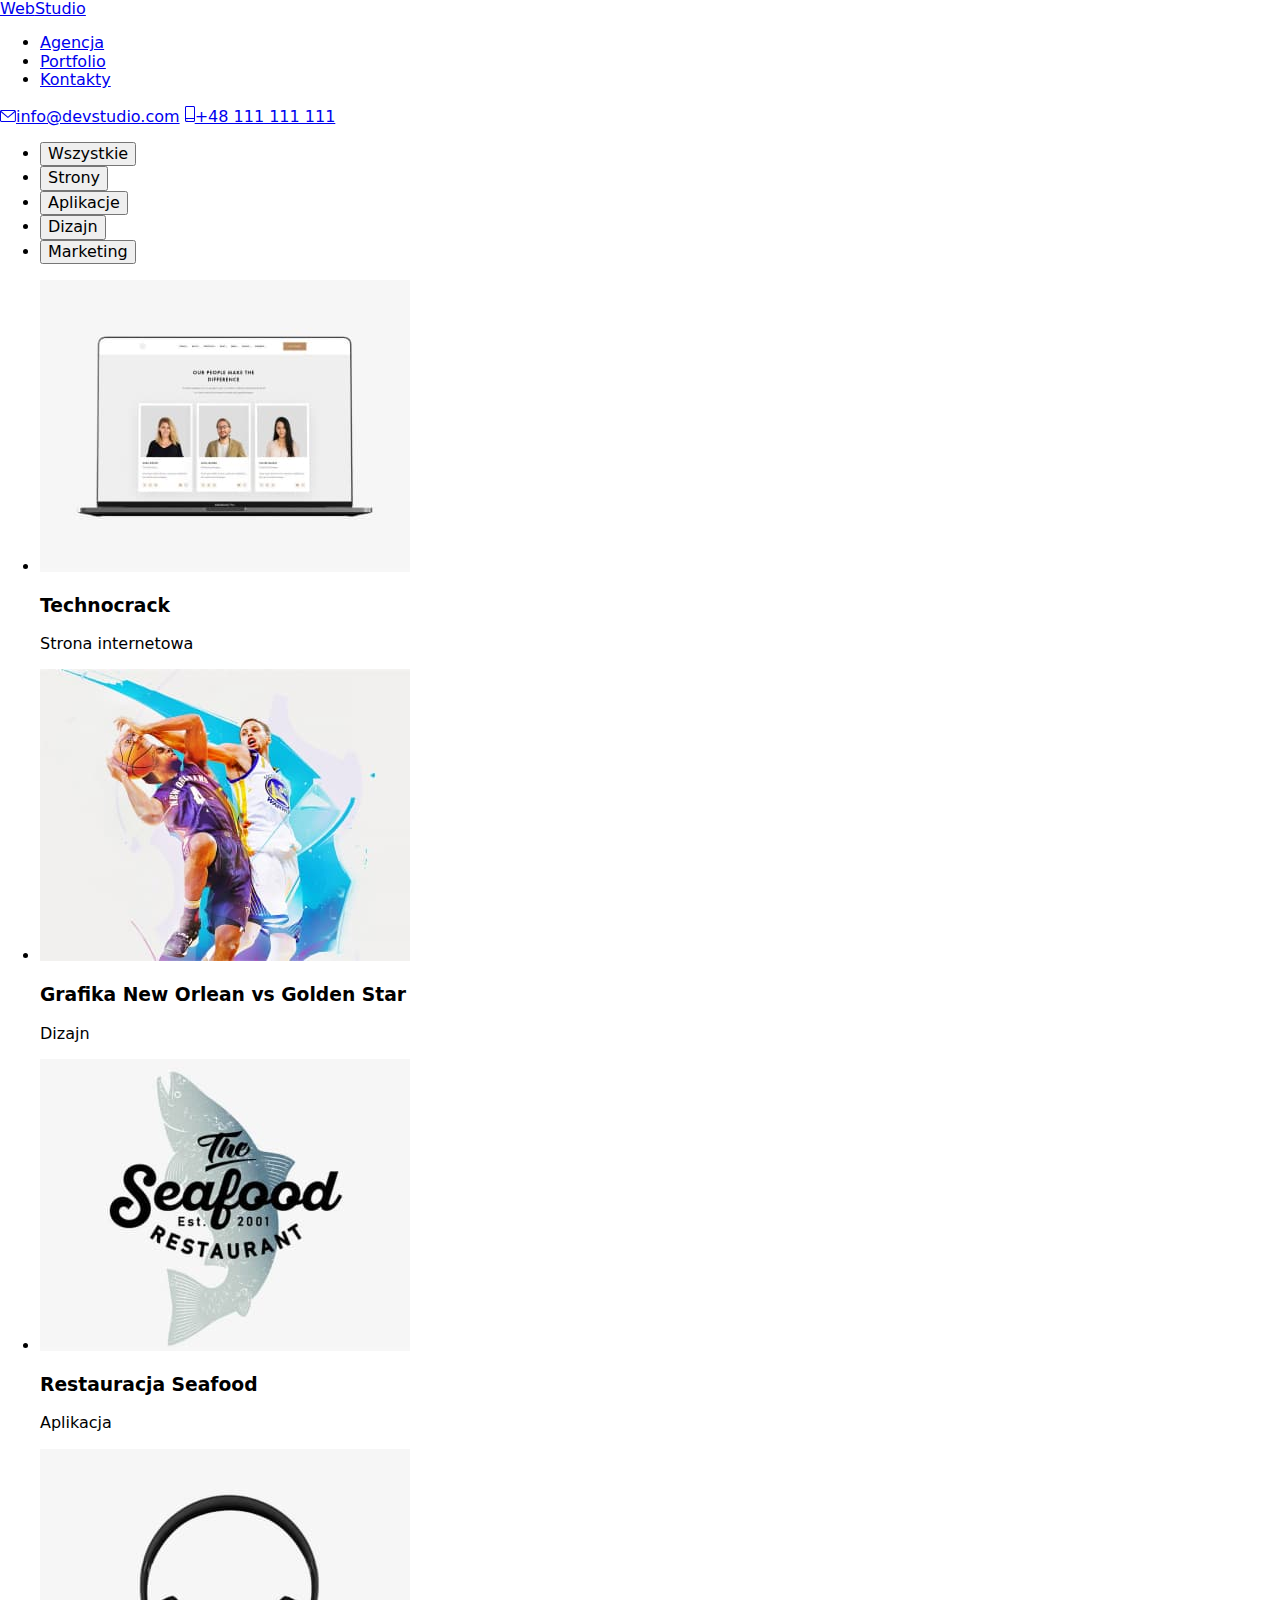
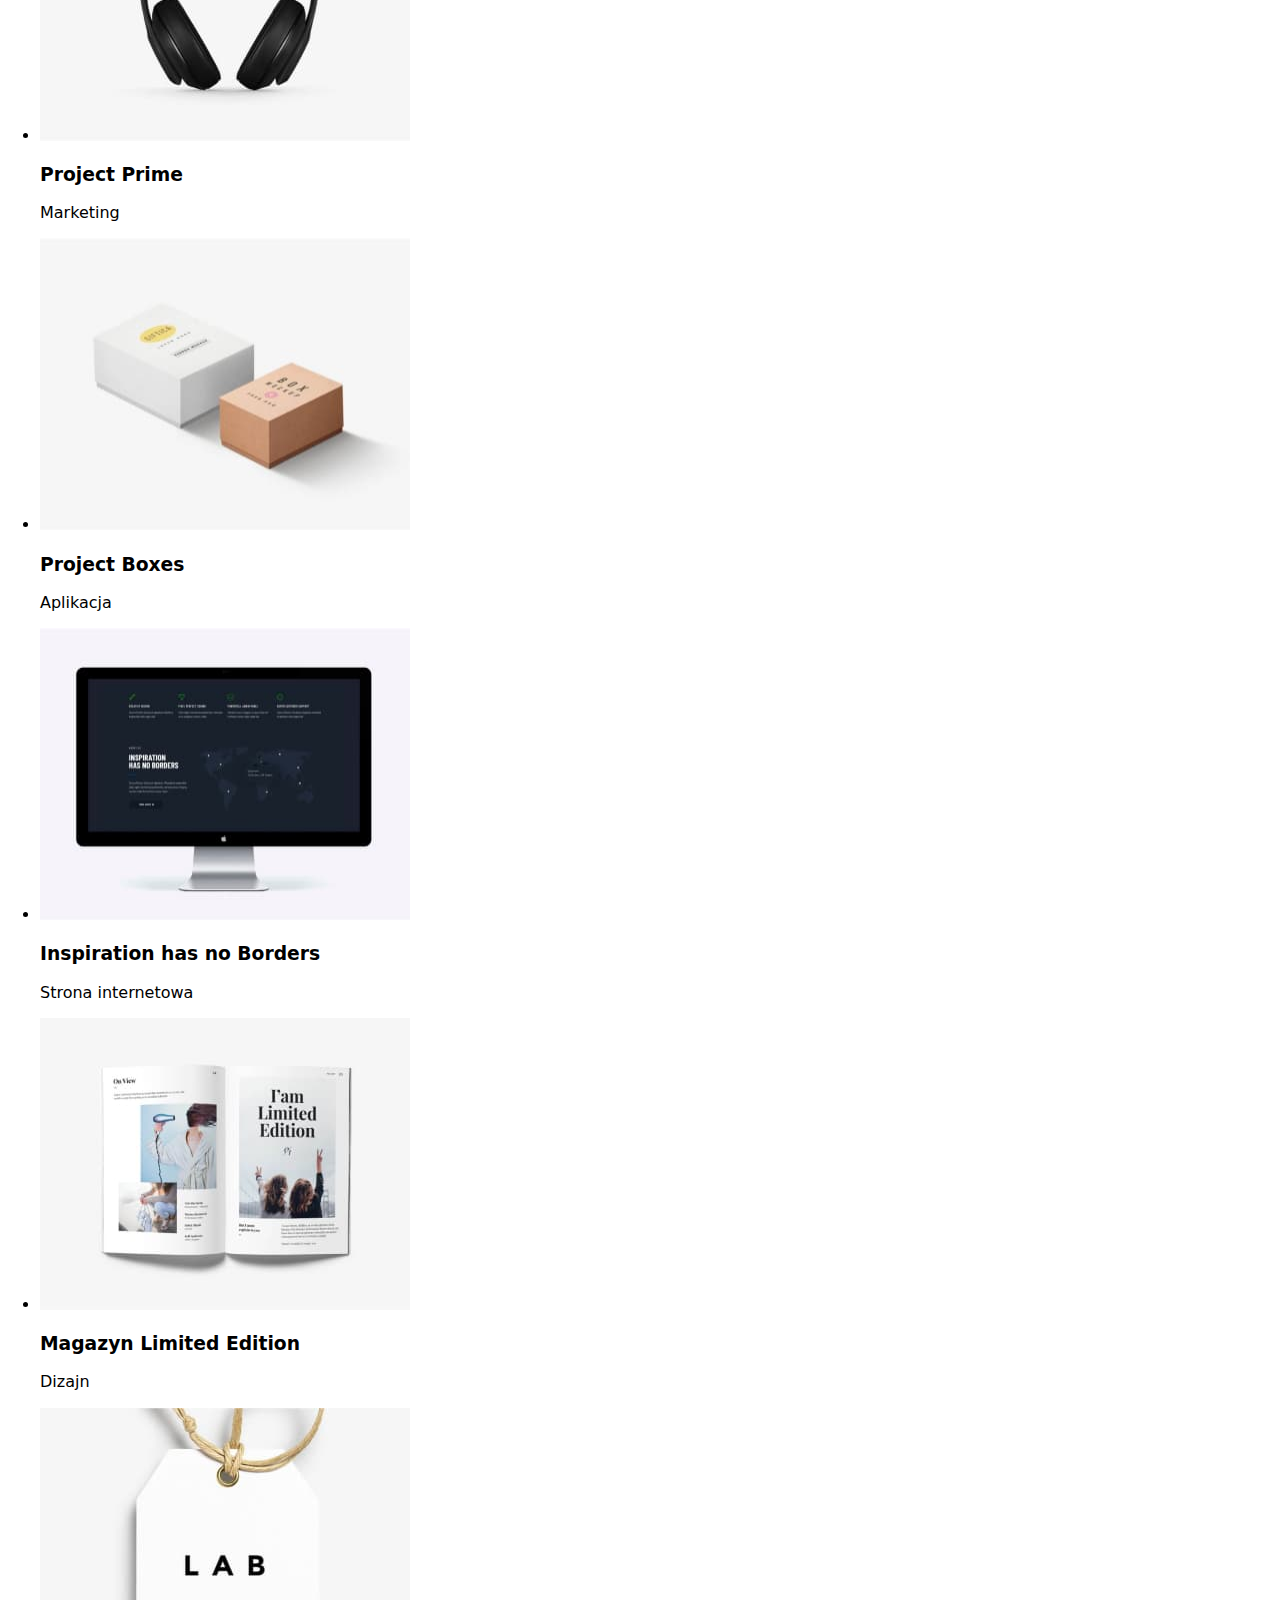
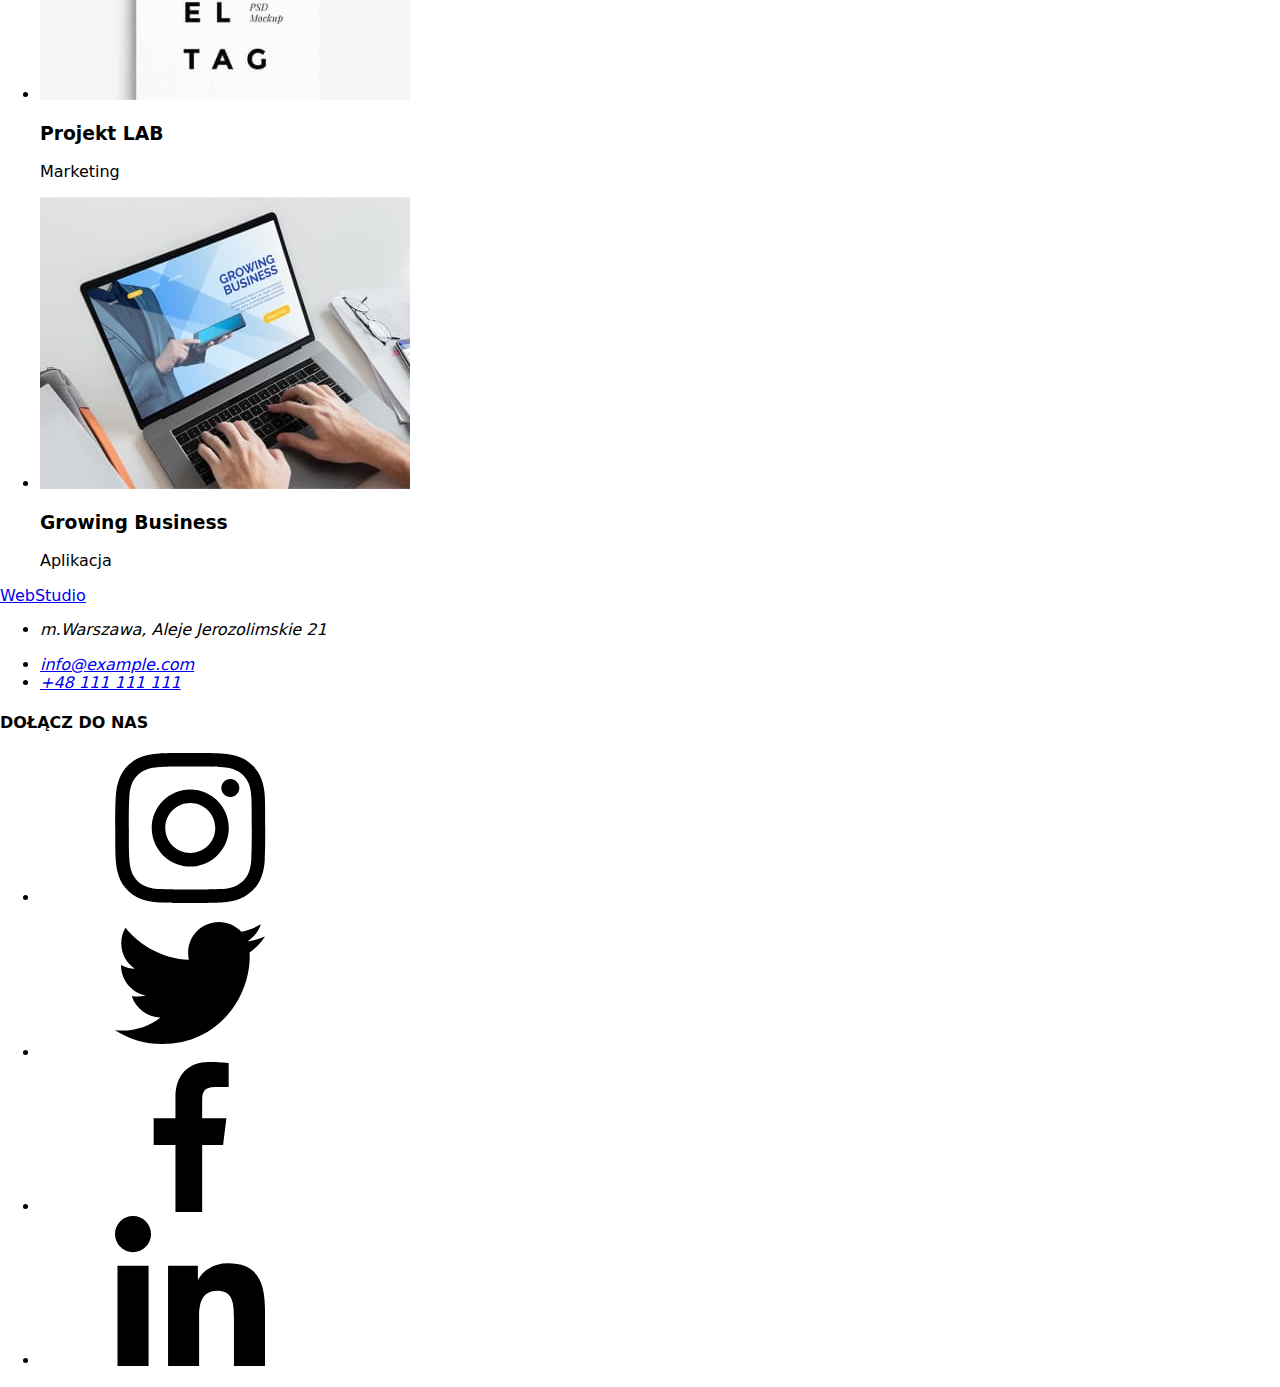
==== portfolio.html @ 1a8e192c "Add files via upload" ====
<!DOCTYPE html>
<html lang="en">

<head>
    <meta charset="UTF-8">
    <meta http-equiv="X-UA-Compatible" content="IE=edge">
    <meta name="viewport" content="width=device-width, initial-scale=1.0">
    <link rel="stylesheet" href="https://cdnjs.cloudflare.com/ajax/libs/modern-normalize/1.1.0/modern-normalize.min.css">
    <link rel="stylesheet" href="css/styles.css">
    <link rel="preconnect" href="https://fonts.googleapis.com">
    <link rel="preconnect" href="https://fonts.gstatic.com" crossorigin>
    <link href="https://fonts.googleapis.com/css2?family=Raleway:wght@700&family=Roboto:wght@400;500;700;900&display=swap"
    rel="stylesheet">
    <title>Portfolio</title>
</head>

<body>
    <div>
    <!--HEADER-->
    <header class="header"> 
        <div class="container">
        <!--navigation menu-->
        <nav class="navigation"></nav>
        <a class="logo" href="index.html"><span class="accent">Web</span>Studio</a>
      
            <ul class="navigation-list">
                <li class="navigation-list-item">
                    <a class="navigation-list-link" href="index.html">Agencja</a></li>
                <li class="navigation-list-item">
                    <a class="navigation-list-link" href="portfolio.html">Portfolio</a></li>
                <li class="navigation-list-item">
                    <a class="navigation-list-link" href="#">Kontakty</a></li>
            </ul>
        </nav>

        <a class="address-mail-header" href="mailto:info@devstudio.com">
            <svg class="icon-envelope" height="12" width="16" >
                <use href="./images/symbol-defs.svg#icon-envelope"></use>
            </svg>info@devstudio.com</a>
        <a class="address-phone-header" href="tel:+48111111111"> 
            <svg class="icon-smartphone" height="16" width="10">
            <use href="./images/symbol-defs.svg#icon-smartphone"></use>
        </svg>+48 111 111 111</a>
        
        </div>
    </header>
    
    <main>
        <!--buttons-->
        <div class="main-container">
        <section class="btn">
            <div class="btn-container">
            <ul class="btn-list">
                 <li class="btn-item">
                <button class="btn-nav" type="button">Wszystkie</button></li>
                <li class="btn-item">
                <button class="btn-nav" type="button">Strony</button></li>
                <li class="btn-item">
                <button class="btn-nav" type="button">Aplikacje</button></li>
                <li class="btn-item">
                <button class="btn-nav" type="button">Dizajn</button></li>
                <li class="btn-item">
                <button class="btn-nav" type="button">Marketing</button></li>
            </ul>
            </div>
        </section>
        
        <!--project's images-->

        <section class="portfolio">
         <div class="container">  
            <ul class="portfolio-list"> 
                <li class="portfolio-list-item">
                <img src="images/img1.jpg" alt="three profile photos on the laptop screen features two female and one male in the middle" width="370" height="291.62">
                <h3 class="project-headline">Technocrack</h3>
                <p class="project-type">Strona internetowa</p>
            </li>
            <li class="portfolio-list-item">
                <img src="images/img2.jpg" alt="two basketballplayers fighting for a ball" width="370" height="292">
                <h3 class="project-headline">Grafika New Orlean vs Golden Star</h3>
                <p class="project-type">Dizajn</p>
            </li>
            <li class="portfolio-list-item">
                <img src="images/img3.jpg" alt="Seafood restaurant logo" width="370" height="292">
                <h3 class="project-headline">Restauracja Seafood</h3>
                <p class="project-type">Aplikacja</p>
            </li>
            <li class="portfolio-list-item">
                <img src="images/img4.jpg" alt="black headphones" width="370" height="292">
                <h3 class="project-headline">Project Prime</h3>
                <p class="project-type">Marketing</p>
            </li>
            <li class="portfolio-list-item">
                <img src="images/img5.jpg" alt="two boxes one white one pink" width="370" height="292">
                <h3 class="project-headline">Project Boxes</h3>
                <p class="project-type">Aplikacja</p>
            </li>
            <li class="portfolio-list-item">
                <img src="images/img6.jpg" alt="black pc screen with some data on it" width="370" height="292">
                <h3 class="project-headline">Inspiration has no Borders</h3>
                <p class="project-type">Strona internetowa</p>
            </li>
            <li class="portfolio-list-item">
                <img src="images/img7.jpg" alt="open page of the magazine" width="370" height="292">
                <h3 class="project-headline">Magazyn Limited Edition</h3>
                <p class="project-type">Dizajn</p>
            </li>
            <li class="portfolio-list-item">
                <img src="images/img8.jpg" alt="label tag" width="370" height="292">
                <h3 class="project-headline">Projekt LAB</h3>
                <p class="project-type">Marketing</p>
            </li>
            <li class="portfolio-list-item">
                <img src="images/img9.jpg" alt="hands writing on the laptop keyboard, on the screen vissible headline growing business" width="370" height="291.62">
                <h3 class="project-headline">Growing Business</h3>
                <p class="project-type">Aplikacja</p>
            </li>
        </ul>
        </div>
        </section>
        
    </main>

    <!--ADDRESS-->
    <footer class="footer">
        <div class="container">
            <div class="footer-left-content">
                <a class="footer-logo" href="index.html"><span class="accent">Web</span>Studio</a>
                <address class="address">
                    <ul class="address-list">
                        <li class="address-list-item">
                            <p class="adress-paragraf">m.Warszawa, Aleje Jerozolimskie 21</p>
                        </li>
    
                        <li class="address-list-item">
                            <a class="address-mail" href="mailto:info@example.com">info@example.com</a>
                        </li>
    
                        <li class="address-list-item">
                            <a class="address-phone" href="tel:+48111111111">+48 111 111 111</a>
                        </li>
                    </ul>
                </address>
            </div>
            <div class="footer-right-content">
                <h4 class="footer-headline"><b>DOŁĄCZ DO NAS</b></h4>
                <ul class="social-list">
                    <li class="social-links-item link">
                        <a class="social-links-link dark-background" href="#">
                            <svg class="social-icon dark-background">
                                <use href="images/symbol-defs.svg#icon-instagram"></use>
                            </svg>
                        </a>
                    </li>
                    <li class="social-links-item link">
                        <a class="social-links-link dark-background" href="#">
                            <svg class="social-icon dark-background">
                                <use href="images/symbol-defs.svg#icon-twitter"></use>
                            </svg>
                        </a>
                    </li>
                    <li class="social-links-item link">
                        <a class="social-links-link dark-background" href="#">
                            <svg class="social-icon dark-background">
                                <use href="images/symbol-defs.svg#icon-facebook"></use>
                            </svg>
                        </a>
                    </li>
                    <li class="social-links-item link">
                        <a class="social-links-link dark-background" href="#">
                            <svg class="social-icon dark-background">
                                <use href="images/symbol-defs.svg#icon-linkedin"></use>
                            </svg>
                        </a>
                    </li>
                </ul>
    
            </div>
        </div>
    </footer>
</body>

</html>
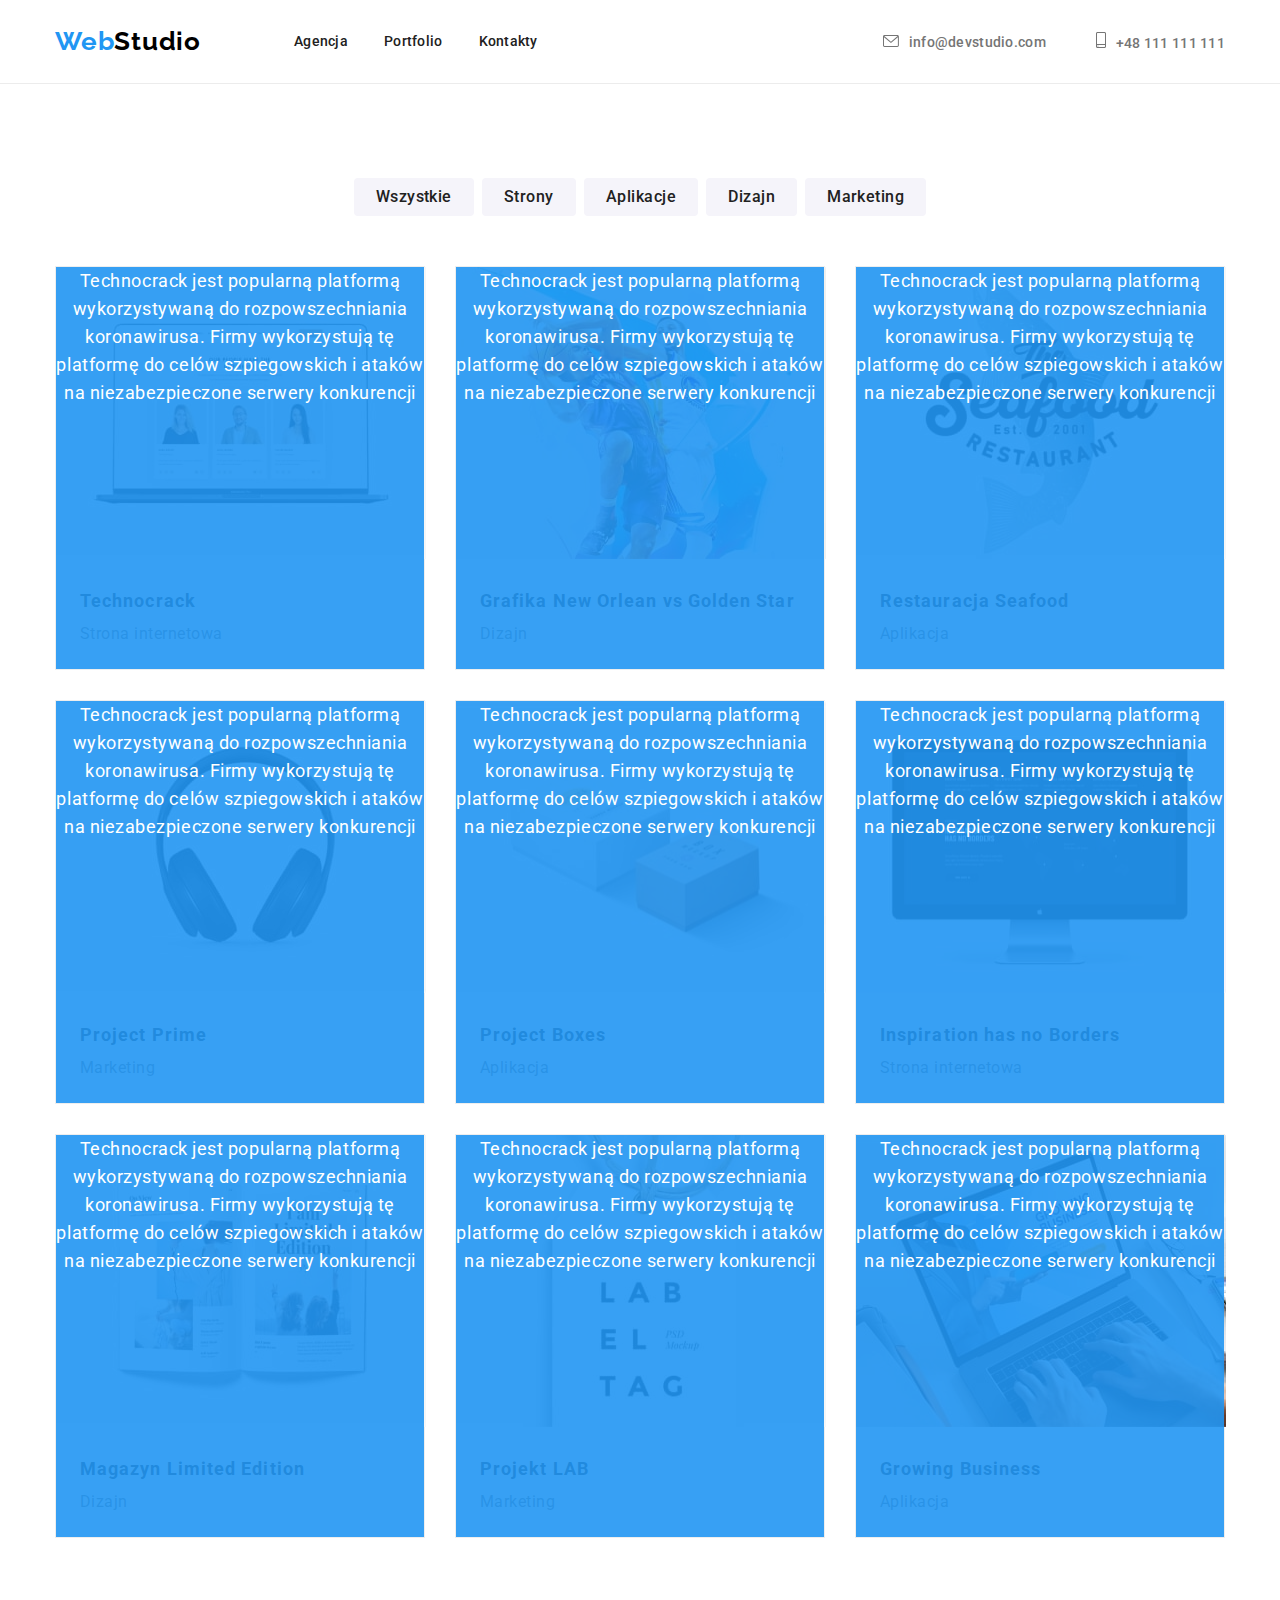
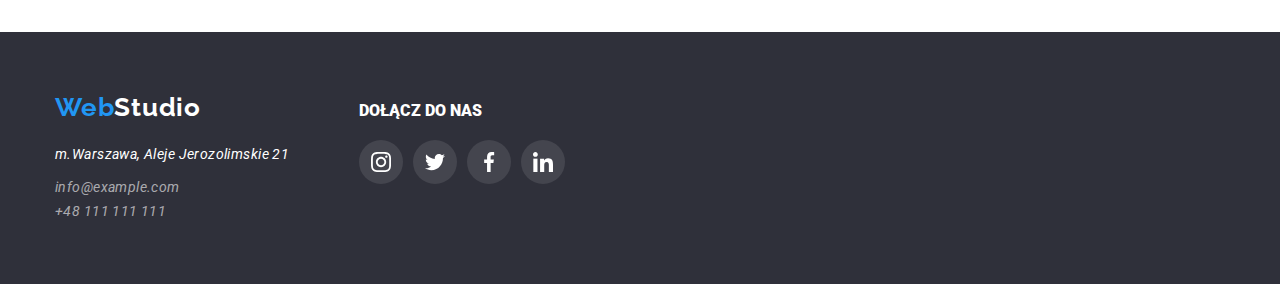
==== commit 81229215: "added labels in and overlay in portfolio" ====
--- a/portfolio.html
+++ b/portfolio.html
@@ -74,46 +74,72 @@
                 <img src="images/img1.jpg" alt="three profile photos on the laptop screen features two female and one male in the middle" width="370" height="291.62">
                 <h3 class="project-headline">Technocrack</h3>
                 <p class="project-type">Strona internetowa</p>
+                <p class="overlay">Technocrack jest popularną platformą wykorzystywaną do rozpowszechniania koronawirusa. Firmy
+                    wykorzystują tę platformę
+                    do celów szpiegowskich i ataków na niezabezpieczone serwery konkurencji</p>
             </li>
             <li class="portfolio-list-item">
                 <img src="images/img2.jpg" alt="two basketballplayers fighting for a ball" width="370" height="292">
                 <h3 class="project-headline">Grafika New Orlean vs Golden Star</h3>
                 <p class="project-type">Dizajn</p>
+                <p class="overlay">Technocrack jest popularną platformą wykorzystywaną do rozpowszechniania koronawirusa. Firmy
+                    wykorzystują tę platformę
+                    do celów szpiegowskich i ataków na niezabezpieczone serwery konkurencji</p>
             </li>
             <li class="portfolio-list-item">
                 <img src="images/img3.jpg" alt="Seafood restaurant logo" width="370" height="292">
                 <h3 class="project-headline">Restauracja Seafood</h3>
                 <p class="project-type">Aplikacja</p>
+                <p class="overlay">Technocrack jest popularną platformą wykorzystywaną do rozpowszechniania koronawirusa. Firmy
+                    wykorzystują tę platformę
+                    do celów szpiegowskich i ataków na niezabezpieczone serwery konkurencji</p>
             </li>
             <li class="portfolio-list-item">
                 <img src="images/img4.jpg" alt="black headphones" width="370" height="292">
                 <h3 class="project-headline">Project Prime</h3>
                 <p class="project-type">Marketing</p>
+                <p class="overlay">Technocrack jest popularną platformą wykorzystywaną do rozpowszechniania koronawirusa. Firmy
+                    wykorzystują tę platformę
+                    do celów szpiegowskich i ataków na niezabezpieczone serwery konkurencji</p>
             </li>
             <li class="portfolio-list-item">
                 <img src="images/img5.jpg" alt="two boxes one white one pink" width="370" height="292">
                 <h3 class="project-headline">Project Boxes</h3>
                 <p class="project-type">Aplikacja</p>
+                <p class="overlay">Technocrack jest popularną platformą wykorzystywaną do rozpowszechniania koronawirusa. Firmy wykorzystują tę platformę
+                do celów szpiegowskich i ataków na niezabezpieczone serwery konkurencji</p>
             </li>
             <li class="portfolio-list-item">
                 <img src="images/img6.jpg" alt="black pc screen with some data on it" width="370" height="292">
                 <h3 class="project-headline">Inspiration has no Borders</h3>
                 <p class="project-type">Strona internetowa</p>
+                <p class="overlay">Technocrack jest popularną platformą wykorzystywaną do rozpowszechniania koronawirusa. Firmy
+                    wykorzystują tę platformę
+                    do celów szpiegowskich i ataków na niezabezpieczone serwery konkurencji</p>
             </li>
             <li class="portfolio-list-item">
                 <img src="images/img7.jpg" alt="open page of the magazine" width="370" height="292">
                 <h3 class="project-headline">Magazyn Limited Edition</h3>
                 <p class="project-type">Dizajn</p>
+                <p class="overlay">Technocrack jest popularną platformą wykorzystywaną do rozpowszechniania koronawirusa. Firmy
+                    wykorzystują tę platformę
+                    do celów szpiegowskich i ataków na niezabezpieczone serwery konkurencji</p>
             </li>
             <li class="portfolio-list-item">
                 <img src="images/img8.jpg" alt="label tag" width="370" height="292">
                 <h3 class="project-headline">Projekt LAB</h3>
                 <p class="project-type">Marketing</p>
+                <p class="overlay">Technocrack jest popularną platformą wykorzystywaną do rozpowszechniania koronawirusa. Firmy
+                    wykorzystują tę platformę
+                    do celów szpiegowskich i ataków na niezabezpieczone serwery konkurencji</p>
             </li>
             <li class="portfolio-list-item">
                 <img src="images/img9.jpg" alt="hands writing on the laptop keyboard, on the screen vissible headline growing business" width="370" height="291.62">
                 <h3 class="project-headline">Growing Business</h3>
                 <p class="project-type">Aplikacja</p>
+                <p class="overlay">Technocrack jest popularną platformą wykorzystywaną do rozpowszechniania koronawirusa. Firmy
+                    wykorzystują tę platformę
+                    do celów szpiegowskich i ataków na niezabezpieczone serwery konkurencji</p>
             </li>
         </ul>
         </div>
--- a/css/styles.css
+++ b/css/styles.css
@@ -0,0 +1,723 @@
+:root {
+    --main-font:'Roboto', sans-serif;
+    --secondary-font:'Raleway', sans-serif;
+    --main-color: #2196F3;
+}
+
+body {
+    font-family: var(--main-font);
+    color: #212121;
+    
+}
+
+h1,h2,h3,h4,h5,h6 {
+    margin: 0;
+    padding: 0;
+}
+
+ul {
+    margin: 0;
+    padding: 0;
+}
+
+p {
+    margin: 0;
+    padding: 0;
+}
+img{
+    display: block;
+}
+.link{
+    list-style: none;
+}
+.container {
+    width: 1200px;
+    padding: 0 15px;
+    align-items: center;
+    margin: 0 auto;
+}
+
+
+
+/*########## COMPONENTS ##########*/
+
+        
+.logo,
+.navigation-list-link,
+.address-phone-header,
+.address-mail-header,
+.footer-logo,
+.address-mail,
+.address-phone{
+    text-decoration: none;
+    
+    }
+    
+/*########## END OF COMPONENTS ##########*/
+
+/* ########## HEADER ########## */
+
+.header .container{
+    display: flex;   
+}
+.navigation{
+    display:flex;
+}
+.navigation-list{
+    list-style: none; 
+    display: flex;
+    align-items: center; 
+}
+.logo {
+    font-family: var(--secondary-font);
+    font-size: 26px;
+    font-weight: 700;
+    line-height: 1.192;
+    letter-spacing: 0.03em;
+    color: black;
+    margin-right: 93px;
+    align-items: center; 
+}  
+.accent{
+    color: var(--main-color);
+}
+.navigation-list-item:not(:last-child){
+    margin-right: 36px;
+}
+
+.address-mail-header { 
+    margin-left: auto;
+    list-style: none; 
+}
+.address-phone-header{
+    margin-left: 50px;
+    list-style: none; 
+}
+
+
+.navigation-list-link,
+.address-mail-header,
+.address-phone-header{
+    font-weight: 500;
+    font-size: 14px;
+    line-height: 1.143;
+    letter-spacing: 0.02em;
+    margin-bottom: 32px;
+    margin-top: 32px;
+} 
+.navigation-list-link
+{
+    color:#212121;
+}
+
+.navigation-list-link:hover,
+.navigation-list-link:focus,
+.address-mail-header:hover,
+.address-mail-header:focus,
+.address-phone-header:hover,
+.address-phone-header:focus
+{
+    color:var(--main-color);
+    transition: 250ms cubic-bezier(0.4, 0, 0.2, 1);
+    
+}
+.navigation-list-link:active::after{
+    content: "";
+    display: flex;
+    height: 4px;
+    width: 100%;
+    border-radius: 2px;
+    background-color: var(--main-color);
+    transition-duration: 250ms;
+    transition-timing-function:cubic-bezier(0.4, 0, 0.2, 1);
+}
+.address-mail-header,
+.address-phone-header{
+
+    color:#757575;
+}
+.address-mail-header::before{
+    content: "";
+    display:flex;
+    align-items: center;
+}
+.address-phone-header::before{
+    content: "";
+    display:flex;
+    align-items: center;
+}
+
+svg{
+    margin-right: 10px;
+}
+
+
+/* ##########  END HEADER ########## */
+
+/* ########## HERO ########## */
+.hero {
+    background-image: linear-gradient(rgba(47, 48, 58, 0.4),
+    rgba(47, 48, 58, 0.4)),
+    url("../images/img-overlay.jpg");
+    background-repeat: no-repeat;
+    background-size: cover;
+    height: 600px;
+    align-items: center;
+}
+.inside{
+    height: 200px;
+    width: 694px;
+    margin: 0 auto;
+    display: block;
+    padding-top: 200px;
+}
+
+.main-headline{
+    font-size: 44px;
+    font-weight: 900;
+    line-height: 1.364;
+    letter-spacing: 0.06em;
+    text-align: center;
+    color: #FFFFFF;
+}
+
+.modal-button{
+    height: 50px;
+    width: 200px;
+    border-radius: 4px;
+    border: 0px;
+    padding: 10 41;
+    font-size: 16px;
+    font-weight: 700;
+    line-height: 1.875;
+    letter-spacing: 0.06em;
+    color: #FFFFFF;
+    background-color: var(--main-color);
+    cursor: pointer;
+    margin: 0 auto;
+    display: block;   
+}
+    /* ##########  END HERO ########## */
+
+/*############ OUR STRENGHTS #############*/
+
+.our-strenghts .container {
+    
+    display: flex;
+    margin-top: 30px;
+    margin-bottom: 94px;
+}
+.box{
+    display: flex;
+    align-items: center;
+    margin: 0 auto;
+    display: block;}
+
+.logo-list{
+    display: flex;
+    justify-content: center;
+    list-style: none;
+     margin-top: 94px;
+}
+.logo-item{
+    width: 270px;
+    height: 120px;
+    display: flex;
+    align-items: center;
+    justify-content: center;
+    background-color: #F5F4FA;  
+    border-radius: 4px;
+   
+}
+.logo-list>.logo-item:not(:last-child){
+     margin-right: 30px;
+}
+.strenghts-list{
+    display: flex;
+    justify-content: center;
+    list-style: none;   
+}
+
+
+.strenghts-list > .strenghts-items:not(:last-child) {
+    margin-right: 30px;
+}
+.strenghts-list-title{
+    font-size: 14px;
+    font-weight: 700;
+    line-height: 1.143;
+    letter-spacing: 0.03em;
+    color:#212121;
+    margin-bottom: 10px;
+    list-style: none;
+}
+.strenghts-list-item{
+    font-size: 14px;
+    font-weight: 400;
+    line-height: 1.714;
+    letter-spacing: 0.03em;
+    color: #757575; 
+
+}
+
+
+
+
+/*############ END OUR STRENGHTS #############*/
+
+/* ############ WHAT DO WE DO ############*/
+
+.what-do-we-do .container{
+    align-items: center;
+    justify-content: center;
+    
+}
+.headline{
+    text-align: center;
+    font-size: 36px;
+    font-weight: 700;
+    line-height: 1.667;
+    letter-spacing: 0.03em;
+    color:#212121;
+    margin-bottom: 50px;
+}
+
+.img-list{
+    display: flex;
+    list-style: none;
+    margin-bottom: 94px;
+
+}
+.img-list-item:not(:last-child){
+    margin-right: 30px;
+}
+.img-list-item{
+position: relative;
+}
+
+
+.label{
+position: absolute;
+bottom: 0;
+margin: 0;
+font-family: Roboto;
+font-size: 14px;
+font-style: normal;
+font-weight: 700;
+line-height: 0.875;
+letter-spacing: 0.03em;
+text-align: center;
+padding-top: 27px;
+text-transform: uppercase;
+color: #FFFFFF;
+width: 370px;
+height: 70px;
+background: rgba(47, 48, 58, 0.8);
+}
+
+
+
+/* ############ END WHAT DO WE DO ############*/
+/* ########### OUR TEAM ############ */ 
+
+
+.our-team {
+    background-color: #F5F4FA;
+}
+.our-team .container{
+    align-items: center;
+
+
+}
+
+.our-team .headline{
+    text-align: center;
+    
+    margin-bottom: 50px;
+    padding-top: 94px;
+}
+.cards-box {
+
+    display: flex;
+    justify-content: center;
+    margin: 0 auto;
+    display: block;
+    padding-bottom: 94px;
+   
+}
+
+.card {
+    width: 270px;
+    background-color: #FFFFFF;
+    border-bottom-right-radius: 4px;
+    border-bottom-left-radius: 4px;
+
+    box-shadow: 0px 2px 1px 0px rgba(0, 0, 0, 0.2);
+
+    box-shadow: 0px 1px 1px 0px rgba(0, 0, 0, 0.14);
+
+    box-shadow: 0px 1px 3px 0px rgba(0, 0, 0, 0.12);
+
+
+}
+.card:not(:last-child) {
+    margin-right: 30px;
+}
+.photo-name{
+    font-size: 16px;
+    font-weight: 500;
+    line-height: 1.187;
+    letter-spacing: 0.03em;
+    color:#212121;
+    text-align: center;
+    margin: 0 auto;
+    display: block;
+    margin-top: 30px;
+    margin-bottom: 10px;
+}
+.job-description{
+    font-size: 16px;
+    font-weight: 400;
+    line-height: 1.187;
+    letter-spacing: 0.03em;
+    color:#757575;
+    text-align: center;
+    margin: 0 auto;
+    display: block;
+    margin-bottom: 10px;
+}
+.social-list{
+    display: flex;
+    align-items: center;
+    justify-content: center;
+    margin-bottom: 30px;
+    color: #AFB1B8;
+
+}
+.social-links-link{
+    display: flex;
+    width: 44px;
+    height: 44px;
+    background-color: #fff;
+    border-radius: 50%;
+    align-items: center;
+    justify-content: center;
+    margin: 0 auto;
+    fill: #afb1b8;
+   
+}
+.social-links-link:hover,
+.social-links-link:focus{
+    fill:  #fff;
+    background-color: var(--main-color); 
+    transition: 250ms cubic-bezier(0.4, 0, 0.2, 1);
+}
+.social-icon{
+    width: 20px;
+    height: 20px;
+    margin: 0 auto;
+}
+.social-icon:hover{
+    fill: white;
+
+}
+
+
+/* ########### END OUR TEAM ############ */
+
+/* ############## OUR-CLIENTS ############*/
+.our-clients .container{
+    display: flex;
+    margin-top: 102px;
+    margin-bottom: 86px;
+    align-items: center;
+    justify-content: center;}
+
+    
+
+.border-box{
+    display: flex;
+    align-items: center;
+    margin: 0 auto;
+    display: block;}
+
+.client-list{
+    display: flex;
+    justify-content: center;
+    margin-top: 50px;
+}
+
+.client-logo{
+    width: 170px;
+    height: 92px;
+    display: flex;
+    align-items: center;
+    justify-content: center; 
+    border: 1px solid #AFB1B8;
+    border-radius: 4px;
+}
+
+.client-list > .client-logo:not(:last-child){
+    margin-right: 30px;
+}
+.icon-client{
+    fill: #afb1b8;
+    height: 60px;
+    width: 106px;
+}
+
+.icon-client:hover,
+.icon-client:focus  {
+fill:var(--main-color);
+}
+.client-logo:hover,
+.client-logo:focus{
+    border: 1px solid var(--main-color);
+}
+
+
+
+/* ############## OUR-CLIENTS ############*/
+
+/*######### FOOTER ########### */
+
+.footer 
+{background-color: #2F303A;
+display: flex;
+align-items: center;
+padding-top: 60px;
+padding-bottom: 60px;
+}
+
+.footer .container{
+    display: flex;
+    align-items: center;
+}
+.footer-left-content{
+    margin-right: 70px;
+}
+
+.footer-logo{
+    font-family: Raleway;
+    font-size: 26px;
+    font-style: normal;
+    font-weight: 700;
+    line-height: 1.192;
+    letter-spacing: 0.03em;
+    color:#FFFFFF;
+    display: flex;
+     
+}
+.address-list {
+    align-items: center;
+    list-style: none;
+    margin-top: 20px;
+
+}
+
+
+.adress-paragraf, .address-mail, .address-phone {  
+    font-size: 14px;
+    font-weight: 400;
+    line-height: 1.714;
+    letter-spacing: 0.03em;
+}
+
+.adress-paragraf{
+    color: #FFFFFF;
+    margin-bottom: 9px;
+}
+.address-mail{
+    margin-bottom: 9px;
+}
+.address-mail, .address-phone {
+    color: rgba(255, 255, 255, 0.6);  
+}
+
+ 
+   
+
+.footer-headline{
+    display: flex;
+    color: #FFFFFF;
+    display: block;  
+    margin: 0,auto; 
+    margin-bottom: 20px;
+}
+.social-links-item:not(:last-child){
+    margin-right: 10px;
+
+}
+
+.social-links-link.dark-background{
+    background-color: rgba(255, 255, 255, 0.1);
+}
+.social-icon.dark-background{
+    fill: #FFFFFF;
+}
+.social-links-link.dark-background:hover{
+    background-color: var(--main-color);
+}
+
+/*######### END FOOTER ########### */
+
+/* ############ BACKDROP ###########*/
+.backdrop{
+    position: fixed;
+    left:0;
+    top:0;
+    width: 100vw;
+    height: 100vh;
+    background-color: rgba(0, 0, 0, 0.2);
+}
+.modal{
+    position: absolute;
+    top: 50%;
+    left: 50%;
+    transform: translate(-50%, -50%);
+    height: 581px;
+    width: 528px;
+    border-radius: 4px;
+    background: #FFFFFF;
+}
+.close-btn{
+    position: absolute;
+    right: 8px;;
+    top: 8px;;
+    background-color: #FFFFFF;
+    cursor:pointer;
+    border: hidden;
+    
+
+}
+.is-hidden{
+    opacity: 0;
+    visibility: hidden;
+    pointer-events: none;
+}
+
+/* ############ END BACKDROP ###########*/
+
+/* ############# PORTFOLIO ############*/
+
+.header {
+    border-bottom: 1px solid #ECECEC;
+    display: block;
+}
+
+
+
+/* ############# BUTTONS ############*/
+
+
+.btn-list{
+    list-style: none;
+    display: flex;
+    align-items: center;
+    justify-content: center;
+    margin-top: 94px;
+    margin-bottom: 50px;  }
+
+
+.btn-nav{ 
+    font-family: Roboto;
+    font-size: 16px;
+    font-weight: 500;
+    line-height: 1.625;
+    letter-spacing: 0.03em;
+    text-align: center;
+    color: #212121;
+    background-color: #F5F4FA;
+    cursor: pointer;
+    border-radius: 4px;
+    border: 0px;
+    padding: 6px 22px;
+    justify-content: center;
+
+}
+.btn-list >.btn-item:not(:last-child) {
+    margin-right: 8px;
+}
+.btn-nav:hover {
+    color: #FFFFFF;
+    background-color: var(--main-color);
+    box-shadow:0 0 11px rgba(33,33,33,.2);  
+    cursor: pointer;
+}
+
+
+/* ############# END BUTTONS ###########*/
+/* ####### PROJECT'S IMAGES #########*/
+
+    
+.portfolio-list{
+    list-style: none;
+    display: flex;
+    flex-wrap: wrap;
+    margin-left: -30px;
+    margin-top: -30px; 
+    padding-bottom: 94px;
+    justify-content: center;
+}
+
+.portfolio-list-item{
+    height: 404px;
+    width: 370px;
+    border: 1px solid #EEEEEE;
+    margin-left: 30px;
+    margin-top: 30px; 
+    flex-basis: calc (100% / 3 - 30px);
+    align-items: center;
+}
+.portfolio-list-item:hover{
+box-shadow:0 0 11px rgba(33,33,33,.2);
+cursor: pointer;
+}
+.project-headline {
+    font-family: Roboto;
+    font-size: 18px;
+    font-style: normal;
+    font-weight: 700;
+    line-height: 2;
+    letter-spacing: 0.06em;
+    text-align: left;
+    padding-left: 24px;
+    padding-top: 24px; 
+}
+
+.project-type {
+    font-family: Roboto;
+    font-size: 16px;
+    font-style: normal;
+    font-weight: 400;
+    line-height: 30px;
+    letter-spacing: 0.03em;
+    text-align: left;
+    color: #757575;
+    padding-left: 24px;
+}
+
+.portfolio-list-item{
+position: relative;
+}
+.overlay{
+position: absolute;
+height: 294px;
+width: 370px;
+font-family: Roboto;
+font-style: normal;
+font-weight: normal;
+font-size: 18px;
+line-height: 1.55;
+letter-spacing: 0.03em;
+color: #FFFFFF;
+text-align: center;
+width: 100%;
+height: 100%;
+left: 0;
+top: 0;
+background: rgba(33, 150, 243, 0.9);
+}
+
+
+/* ####### PROJECT'S IMAGES #########*/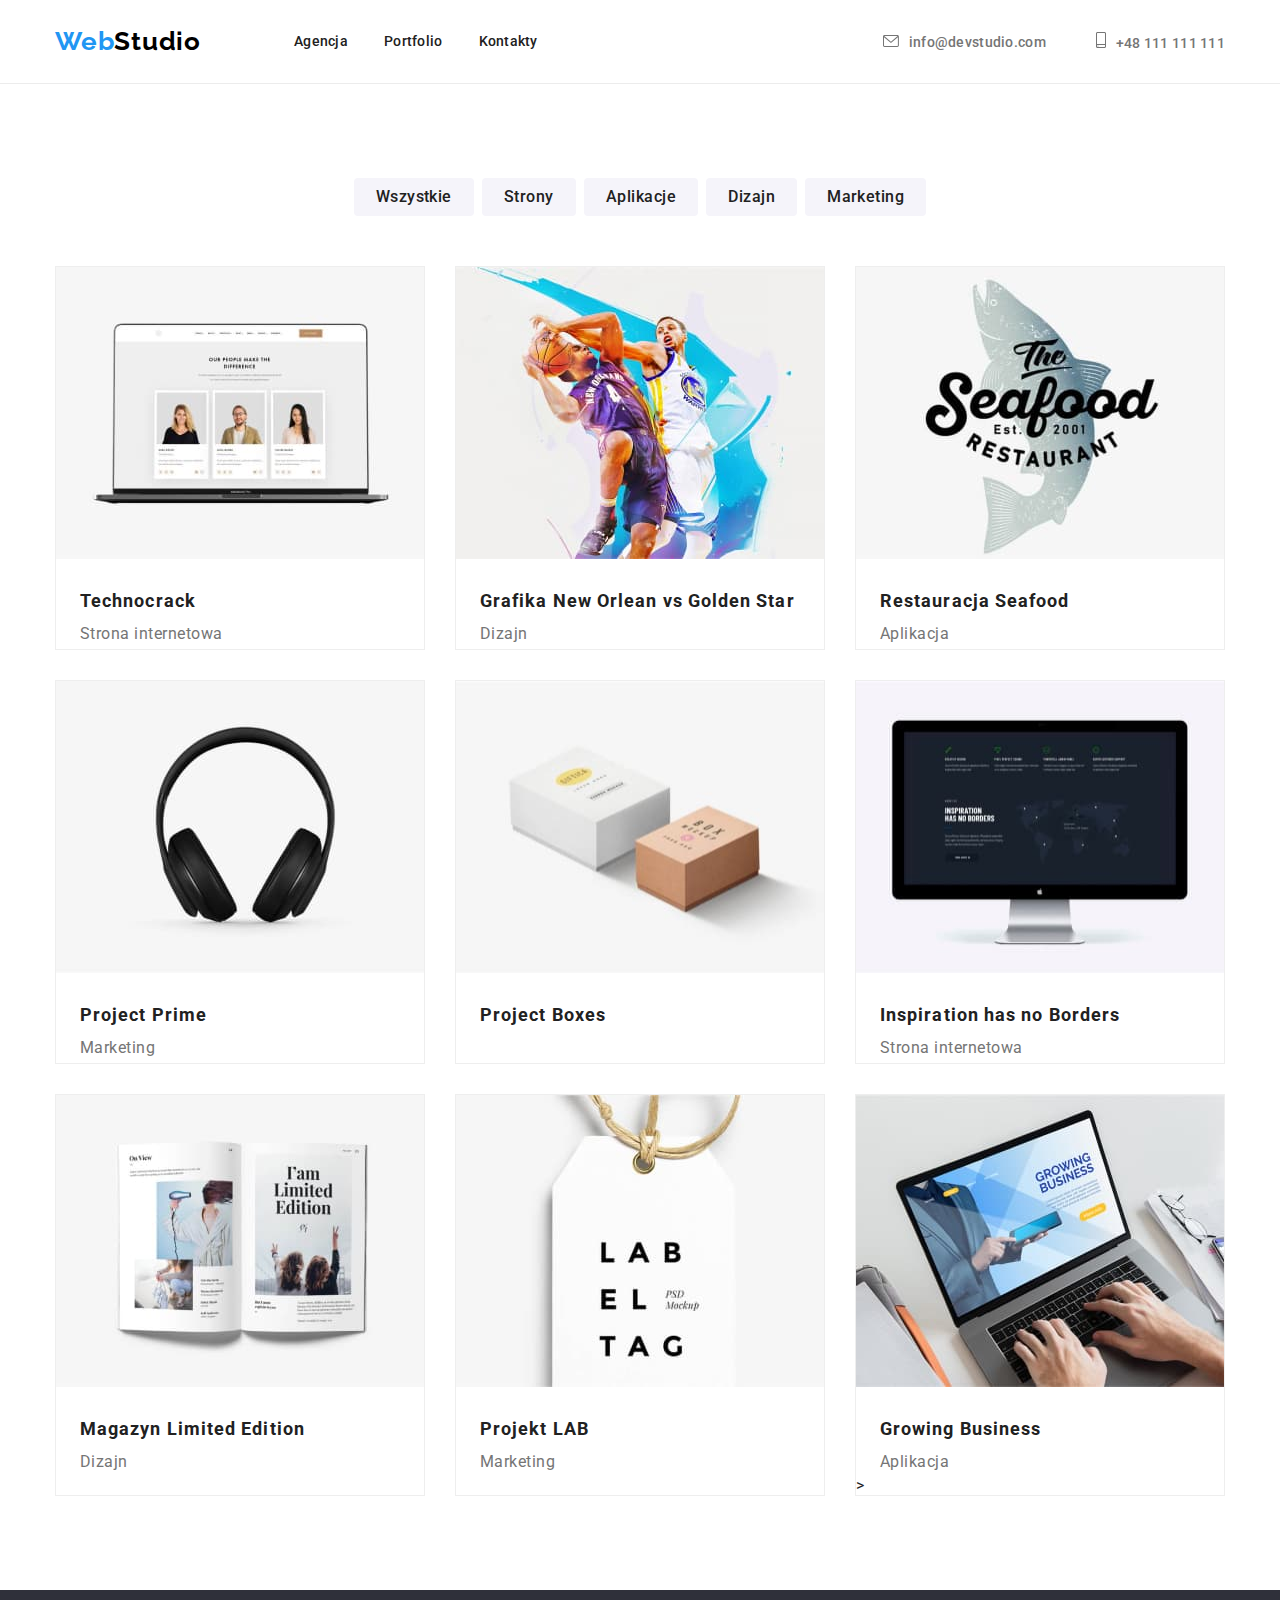
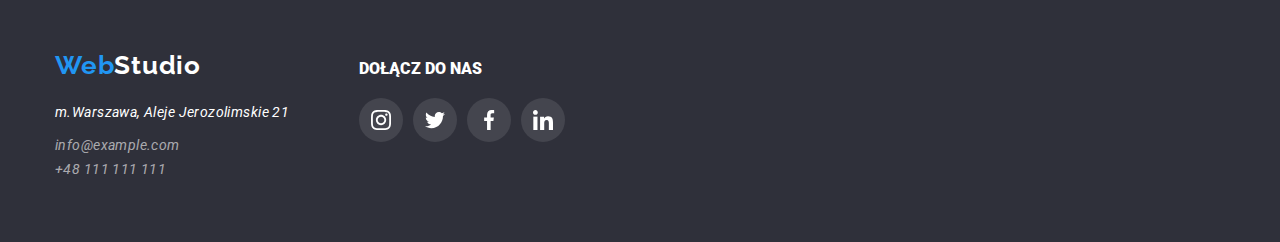
==== commit 2a27d45c: "fixed overflow hover" ====
--- a/portfolio.html
+++ b/portfolio.html
@@ -74,72 +74,90 @@
                 <img src="images/img1.jpg" alt="three profile photos on the laptop screen features two female and one male in the middle" width="370" height="291.62">
                 <h3 class="project-headline">Technocrack</h3>
                 <p class="project-type">Strona internetowa</p>
-                <p class="overlay">Technocrack jest popularną platformą wykorzystywaną do rozpowszechniania koronawirusa. Firmy
-                    wykorzystują tę platformę
-                    do celów szpiegowskich i ataków na niezabezpieczone serwery konkurencji</p>
+                <div class="overlay">
+                    <p>Technocrack jest popularną platformą wykorzystywaną do rozpowszechniania koronawirusa. Firmy
+                    wykorzystują tę platformę
+                    do celów szpiegowskich i ataków na niezabezpieczone serwery konkurencji</p>
+                </div>
             </li>
             <li class="portfolio-list-item">
                 <img src="images/img2.jpg" alt="two basketballplayers fighting for a ball" width="370" height="292">
                 <h3 class="project-headline">Grafika New Orlean vs Golden Star</h3>
                 <p class="project-type">Dizajn</p>
-                <p class="overlay">Technocrack jest popularną platformą wykorzystywaną do rozpowszechniania koronawirusa. Firmy
-                    wykorzystują tę platformę
-                    do celów szpiegowskich i ataków na niezabezpieczone serwery konkurencji</p>
+        <div class="overlay">
+            <p>Technocrack jest popularną platformą wykorzystywaną do rozpowszechniania koronawirusa. Firmy
+                wykorzystują tę platformę
+                do celów szpiegowskich i ataków na niezabezpieczone serwery konkurencji</p>
+        </div>
             </li>
             <li class="portfolio-list-item">
                 <img src="images/img3.jpg" alt="Seafood restaurant logo" width="370" height="292">
                 <h3 class="project-headline">Restauracja Seafood</h3>
                 <p class="project-type">Aplikacja</p>
-                <p class="overlay">Technocrack jest popularną platformą wykorzystywaną do rozpowszechniania koronawirusa. Firmy
-                    wykorzystują tę platformę
-                    do celów szpiegowskich i ataków na niezabezpieczone serwery konkurencji</p>
+            <div class="overlay">
+                <p>Technocrack jest popularną platformą wykorzystywaną do rozpowszechniania koronawirusa. Firmy
+                    wykorzystują tę platformę
+                    do celów szpiegowskich i ataków na niezabezpieczone serwery konkurencji</p>
+            </div>
             </li>
             <li class="portfolio-list-item">
                 <img src="images/img4.jpg" alt="black headphones" width="370" height="292">
                 <h3 class="project-headline">Project Prime</h3>
                 <p class="project-type">Marketing</p>
-                <p class="overlay">Technocrack jest popularną platformą wykorzystywaną do rozpowszechniania koronawirusa. Firmy
-                    wykorzystują tę platformę
-                    do celów szpiegowskich i ataków na niezabezpieczone serwery konkurencji</p>
+            <div class="overlay">
+                <p>Technocrack jest popularną platformą wykorzystywaną do rozpowszechniania koronawirusa. Firmy
+                    wykorzystują tę platformę
+                    do celów szpiegowskich i ataków na niezabezpieczone serwery konkurencji</p>
+            </div>
             </li>
             <li class="portfolio-list-item">
                 <img src="images/img5.jpg" alt="two boxes one white one pink" width="370" height="292">
-                <h3 class="project-headline">Project Boxes</h3>
-                <p class="project-type">Aplikacja</p>
-                <p class="overlay">Technocrack jest popularną platformą wykorzystywaną do rozpowszechniania koronawirusa. Firmy wykorzystują tę platformę
-                do celów szpiegowskich i ataków na niezabezpieczone serwery konkurencji</p>
+                            <h3 class="project-headline">Project Boxes</h3>
+            <div class="overlay">
+                <p>Technocrack jest popularną platformą wykorzystywaną do rozpowszechniania koronawirusa. Firmy
+                    wykorzystują tę platformę
+                    do celów szpiegowskich i ataków na niezabezpieczone serwery konkurencji</p>
+            </div>
             </li>
             <li class="portfolio-list-item">
                 <img src="images/img6.jpg" alt="black pc screen with some data on it" width="370" height="292">
                 <h3 class="project-headline">Inspiration has no Borders</h3>
                 <p class="project-type">Strona internetowa</p>
-                <p class="overlay">Technocrack jest popularną platformą wykorzystywaną do rozpowszechniania koronawirusa. Firmy
-                    wykorzystują tę platformę
-                    do celów szpiegowskich i ataków na niezabezpieczone serwery konkurencji</p>
+            <div class="overlay">
+                <p>Technocrack jest popularną platformą wykorzystywaną do rozpowszechniania koronawirusa. Firmy
+                    wykorzystują tę platformę
+                    do celów szpiegowskich i ataków na niezabezpieczone serwery konkurencji</p>
+            </div>
             </li>
             <li class="portfolio-list-item">
                 <img src="images/img7.jpg" alt="open page of the magazine" width="370" height="292">
                 <h3 class="project-headline">Magazyn Limited Edition</h3>
                 <p class="project-type">Dizajn</p>
-                <p class="overlay">Technocrack jest popularną platformą wykorzystywaną do rozpowszechniania koronawirusa. Firmy
-                    wykorzystują tę platformę
-                    do celów szpiegowskich i ataków na niezabezpieczone serwery konkurencji</p>
+            <div class="overlay">
+                <p>Technocrack jest popularną platformą wykorzystywaną do rozpowszechniania koronawirusa. Firmy
+                    wykorzystują tę platformę
+                    do celów szpiegowskich i ataków na niezabezpieczone serwery konkurencji</p>
+            </div>
             </li>
             <li class="portfolio-list-item">
                 <img src="images/img8.jpg" alt="label tag" width="370" height="292">
                 <h3 class="project-headline">Projekt LAB</h3>
                 <p class="project-type">Marketing</p>
-                <p class="overlay">Technocrack jest popularną platformą wykorzystywaną do rozpowszechniania koronawirusa. Firmy
-                    wykorzystują tę platformę
-                    do celów szpiegowskich i ataków na niezabezpieczone serwery konkurencji</p>
+            <div class="overlay">
+                <p>Technocrack jest popularną platformą wykorzystywaną do rozpowszechniania koronawirusa. Firmy
+                    wykorzystują tę platformę
+                    do celów szpiegowskich i ataków na niezabezpieczone serwery konkurencji</p>
+            </div>
             </li>
             <li class="portfolio-list-item">
                 <img src="images/img9.jpg" alt="hands writing on the laptop keyboard, on the screen vissible headline growing business" width="370" height="291.62">
                 <h3 class="project-headline">Growing Business</h3>
                 <p class="project-type">Aplikacja</p>
-                <p class="overlay">Technocrack jest popularną platformą wykorzystywaną do rozpowszechniania koronawirusa. Firmy
-                    wykorzystują tę platformę
-                    do celów szpiegowskich i ataków na niezabezpieczone serwery konkurencji</p>
+            <div class="overlay">
+                <p>Technocrack jest popularną platformą wykorzystywaną do rozpowszechniania koronawirusa. Firmy
+                    wykorzystują tę platformę
+                    do celów szpiegowskich i ataków na niezabezpieczone serwery konkurencji</p>
+            </div>>
             </li>
         </ul>
         </div>
--- a/css/styles.css
+++ b/css/styles.css
@@ -98,6 +98,7 @@
 .navigation-list-link,
 .address-mail-header,
 .address-phone-header{
+    align-items: center;
     font-weight: 500;
     font-size: 14px;
     line-height: 1.143;
@@ -119,21 +120,30 @@
 {
     color:var(--main-color);
     transition: 250ms cubic-bezier(0.4, 0, 0.2, 1);
-    
+  
+}
+.navigation-list-item{
+    position: relative;
 }
 .navigation-list-link:active::after{
     content: "";
-    display: flex;
+    display: block;
     height: 4px;
-    width: 100%;
+    width: 58px;
     border-radius: 2px;
+    position: absolute;
+    left:0;
+    top: 48px;
     background-color: var(--main-color);
     transition-duration: 250ms;
     transition-timing-function:cubic-bezier(0.4, 0, 0.2, 1);
 }
+
+
 .address-mail-header,
 .address-phone-header{
-
+    align-items: center;
+    justify-items: center;
     color:#757575;
 }
 .address-mail-header::before{
@@ -640,6 +650,7 @@
 }
 .btn-nav:hover {
     color: #FFFFFF;
+    transition: 250ms, cubic-bezier(0.4, 0, 0.2, 1);
     background-color: var(--main-color);
     box-shadow:0 0 11px rgba(33,33,33,.2);  
     cursor: pointer;
@@ -661,13 +672,13 @@
 }
 
 .portfolio-list-item{
-    height: 404px;
     width: 370px;
     border: 1px solid #EEEEEE;
     margin-left: 30px;
     margin-top: 30px; 
     flex-basis: calc (100% / 3 - 30px);
     align-items: center;
+    
 }
 .portfolio-list-item:hover{
 box-shadow:0 0 11px rgba(33,33,33,.2);
@@ -699,25 +710,32 @@
 
 .portfolio-list-item{
 position: relative;
+overflow: hidden;
+}
+.portfolio-list-item:hover .overlay{
+    transform:translateY(0)
 }
 .overlay{
 position: absolute;
+width: 100%;
+left: 0;
+top:0;
+background: rgba(33, 150, 243, 0.9);
+transform: translateY(-100%);
+transition: 250ms cubic-bezier(0.4, 0, 0.2, 1);
+}
+.overlay >p{
 height: 294px;
-width: 370px;
 font-family: Roboto;
-font-style: normal;
-font-weight: normal;
 font-size: 18px;
 line-height: 1.55;
 letter-spacing: 0.03em;
 color: #FFFFFF;
-text-align: center;
-width: 100%;
-height: 100%;
-left: 0;
-top: 0;
-background: rgba(33, 150, 243, 0.9);
-}
+display: flex;
+align-items: center;
+padding-left: 24px; 
+}
+
 
 
 /* ####### PROJECT'S IMAGES #########*/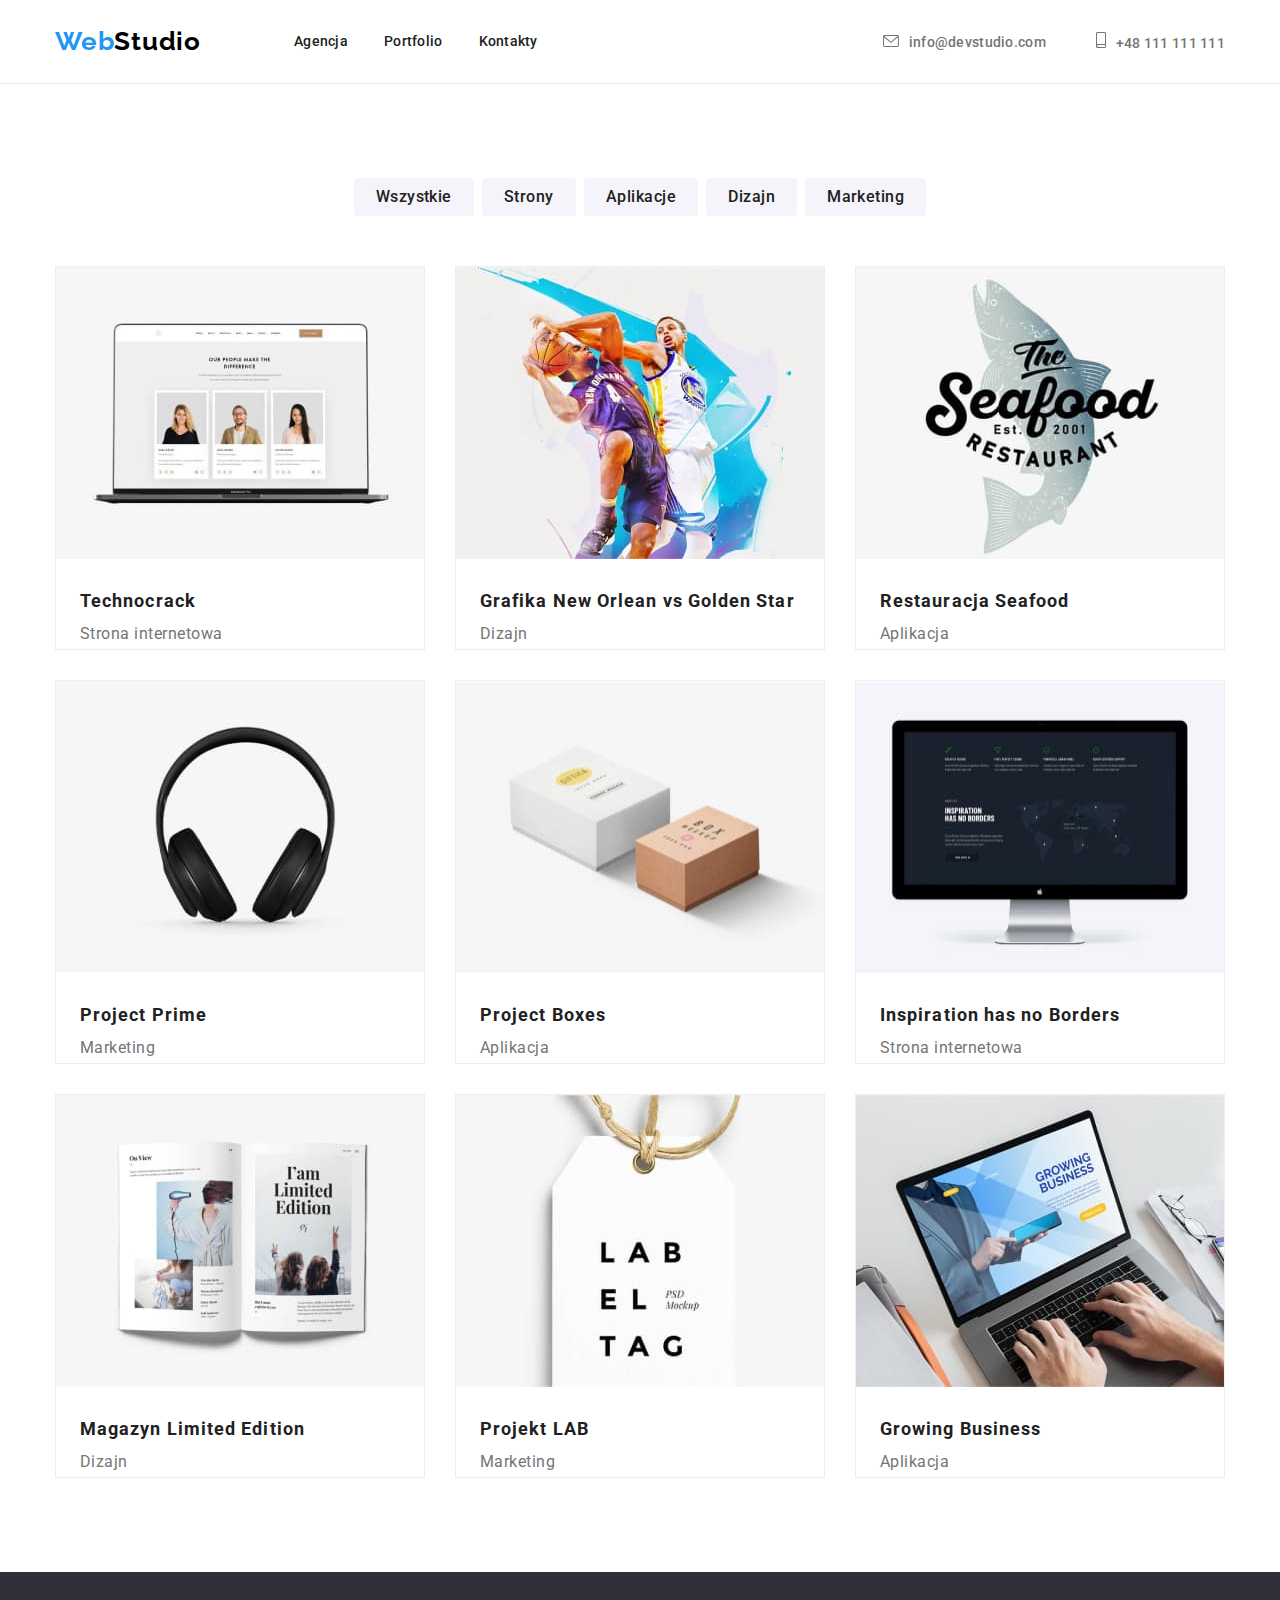
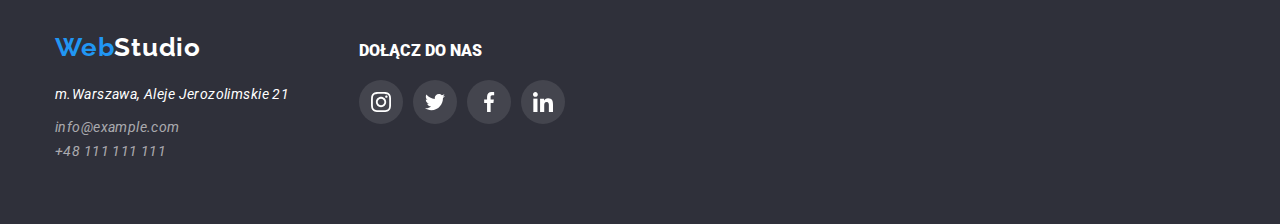
==== commit ccfa3e24: "modal animation" ====
--- a/portfolio.html
+++ b/portfolio.html
@@ -71,95 +71,104 @@
          <div class="container">  
             <ul class="portfolio-list"> 
                 <li class="portfolio-list-item">
-                <img src="images/img1.jpg" alt="three profile photos on the laptop screen features two female and one male in the middle" width="370" height="291.62">
+                <div class="overlay-container">
+                    <img src="images/img1.jpg" alt="three profile photos on the laptop screen features two female and one male in the middle" width="370" height="291.62">
+                        <p class="overlay">Technocrack jest popularną platformą wykorzystywaną do rozpowszechniania koronawirusa. Firmy
+                        wykorzystują tę platformę
+                        do celów szpiegowskich i ataków na niezabezpieczone serwery konkurencji</p>
+                    </div>
                 <h3 class="project-headline">Technocrack</h3>
                 <p class="project-type">Strona internetowa</p>
-                <div class="overlay">
-                    <p>Technocrack jest popularną platformą wykorzystywaną do rozpowszechniania koronawirusa. Firmy
-                    wykorzystują tę platformę
-                    do celów szpiegowskich i ataków na niezabezpieczone serwery konkurencji</p>
-                </div>
-            </li>
-            <li class="portfolio-list-item">
+
+            </li>
+            <li class="portfolio-list-item">
+                <div class="overlay-container">
                 <img src="images/img2.jpg" alt="two basketballplayers fighting for a ball" width="370" height="292">
+                <p class="overlay">Technocrack jest popularną platformą wykorzystywaną do rozpowszechniania koronawirusa. Firmy
+                    wykorzystują tę platformę
+                    do celów szpiegowskich i ataków na niezabezpieczone serwery konkurencji</p>
+                </div>
                 <h3 class="project-headline">Grafika New Orlean vs Golden Star</h3>
                 <p class="project-type">Dizajn</p>
-        <div class="overlay">
-            <p>Technocrack jest popularną platformą wykorzystywaną do rozpowszechniania koronawirusa. Firmy
-                wykorzystują tę platformę
-                do celów szpiegowskich i ataków na niezabezpieczone serwery konkurencji</p>
-        </div>
-            </li>
-            <li class="portfolio-list-item">
+            </li>
+
+            <li class="portfolio-list-item">
+                <div class="overlay-container">
                 <img src="images/img3.jpg" alt="Seafood restaurant logo" width="370" height="292">
+                <p class="overlay">Technocrack jest popularną platformą wykorzystywaną do rozpowszechniania koronawirusa. Firmy
+                    wykorzystują tę platformę
+                    do celów szpiegowskich i ataków na niezabezpieczone serwery konkurencji</p>
+                </div>
                 <h3 class="project-headline">Restauracja Seafood</h3>
                 <p class="project-type">Aplikacja</p>
-            <div class="overlay">
-                <p>Technocrack jest popularną platformą wykorzystywaną do rozpowszechniania koronawirusa. Firmy
-                    wykorzystują tę platformę
-                    do celów szpiegowskich i ataków na niezabezpieczone serwery konkurencji</p>
-            </div>
-            </li>
-            <li class="portfolio-list-item">
+            </li>
+
+            <li class="portfolio-list-item">
+                <div class="overlay-container">
                 <img src="images/img4.jpg" alt="black headphones" width="370" height="292">
+                <p class="overlay">Technocrack jest popularną platformą wykorzystywaną do rozpowszechniania koronawirusa. Firmy
+                    wykorzystują tę platformę
+                    do celów szpiegowskich i ataków na niezabezpieczone serwery konkurencji</p>
+                </div>
                 <h3 class="project-headline">Project Prime</h3>
                 <p class="project-type">Marketing</p>
-            <div class="overlay">
-                <p>Technocrack jest popularną platformą wykorzystywaną do rozpowszechniania koronawirusa. Firmy
-                    wykorzystują tę platformę
-                    do celów szpiegowskich i ataków na niezabezpieczone serwery konkurencji</p>
-            </div>
-            </li>
-            <li class="portfolio-list-item">
+            </li>
+
+            <li class="portfolio-list-item">
+                <div class="overlay-container">
                 <img src="images/img5.jpg" alt="two boxes one white one pink" width="370" height="292">
-                            <h3 class="project-headline">Project Boxes</h3>
-            <div class="overlay">
-                <p>Technocrack jest popularną platformą wykorzystywaną do rozpowszechniania koronawirusa. Firmy
-                    wykorzystują tę platformę
-                    do celów szpiegowskich i ataków na niezabezpieczone serwery konkurencji</p>
-            </div>
-            </li>
-            <li class="portfolio-list-item">
+                <p class="overlay">Technocrack jest popularną platformą wykorzystywaną do rozpowszechniania koronawirusa. Firmy
+                    wykorzystują tę platformę
+                    do celów szpiegowskich i ataków na niezabezpieczone serwery konkurencji</p>
+                </div>
+                <h3 class="project-headline">Project Boxes</h3>
+                <p class="project-type">Aplikacja</p>
+            </li>
+
+            <li class="portfolio-list-item">
+                <div class="overlay-container">
                 <img src="images/img6.jpg" alt="black pc screen with some data on it" width="370" height="292">
+                <p class="overlay">Technocrack jest popularną platformą wykorzystywaną do rozpowszechniania koronawirusa. Firmy
+                    wykorzystują tę platformę
+                    do celów szpiegowskich i ataków na niezabezpieczone serwery konkurencji</p>
+                </div>
                 <h3 class="project-headline">Inspiration has no Borders</h3>
                 <p class="project-type">Strona internetowa</p>
-            <div class="overlay">
-                <p>Technocrack jest popularną platformą wykorzystywaną do rozpowszechniania koronawirusa. Firmy
-                    wykorzystują tę platformę
-                    do celów szpiegowskich i ataków na niezabezpieczone serwery konkurencji</p>
-            </div>
-            </li>
-            <li class="portfolio-list-item">
+            </li>
+
+            <li class="portfolio-list-item">
+                <div class="overlay-container">
                 <img src="images/img7.jpg" alt="open page of the magazine" width="370" height="292">
+                <p class="overlay">Technocrack jest popularną platformą wykorzystywaną do rozpowszechniania koronawirusa. Firmy
+                    wykorzystują tę platformę
+                    do celów szpiegowskich i ataków na niezabezpieczone serwery konkurencji</p>
+                </div>
                 <h3 class="project-headline">Magazyn Limited Edition</h3>
                 <p class="project-type">Dizajn</p>
-            <div class="overlay">
-                <p>Technocrack jest popularną platformą wykorzystywaną do rozpowszechniania koronawirusa. Firmy
-                    wykorzystują tę platformę
-                    do celów szpiegowskich i ataków na niezabezpieczone serwery konkurencji</p>
-            </div>
-            </li>
-            <li class="portfolio-list-item">
+            </li>
+
+            <li class="portfolio-list-item">
+                <div class="overlay-container">
                 <img src="images/img8.jpg" alt="label tag" width="370" height="292">
+                <p class="overlay">Technocrack jest popularną platformą wykorzystywaną do rozpowszechniania koronawirusa. Firmy
+                    wykorzystują tę platformę
+                    do celów szpiegowskich i ataków na niezabezpieczone serwery konkurencji</p>
+                </div>
                 <h3 class="project-headline">Projekt LAB</h3>
                 <p class="project-type">Marketing</p>
-            <div class="overlay">
-                <p>Technocrack jest popularną platformą wykorzystywaną do rozpowszechniania koronawirusa. Firmy
-                    wykorzystują tę platformę
-                    do celów szpiegowskich i ataków na niezabezpieczone serwery konkurencji</p>
-            </div>
-            </li>
-            <li class="portfolio-list-item">
-                <img src="images/img9.jpg" alt="hands writing on the laptop keyboard, on the screen vissible headline growing business" width="370" height="291.62">
+            </li>
+
+            <li class="portfolio-list-item">
+                <div class="overlay-container">
+                    <img src="images/img9.jpg" alt="hands writing on the laptop keyboard, on the screen vissible headline growing business" width="370" height="291.62">
+                    <p class="overlay">Technocrack jest popularną platformą wykorzystywaną do rozpowszechniania koronawirusa. Firmy
+                    wykorzystują tę platformę
+                    do celów szpiegowskich i ataków na niezabezpieczone serwery konkurencji</p>
+                </div>
                 <h3 class="project-headline">Growing Business</h3>
                 <p class="project-type">Aplikacja</p>
-            <div class="overlay">
-                <p>Technocrack jest popularną platformą wykorzystywaną do rozpowszechniania koronawirusa. Firmy
-                    wykorzystują tę platformę
-                    do celów szpiegowskich i ataków na niezabezpieczone serwery konkurencji</p>
-            </div>>
-            </li>
-        </ul>
+            </li>
+         </ul>
         </div>
         </section>
         
--- a/css/styles.css
+++ b/css/styles.css
@@ -119,7 +119,7 @@
 .address-phone-header:focus
 {
     color:var(--main-color);
-    transition: 250ms cubic-bezier(0.4, 0, 0.2, 1);
+    transition: transform 250ms cubic-bezier(0.4, 0, 0.2, 1);
   
 }
 .navigation-list-item{
@@ -302,27 +302,27 @@
     margin-right: 30px;
 }
 .img-list-item{
-position: relative;
+    position: relative;
 }
 
 
 .label{
-position: absolute;
-bottom: 0;
-margin: 0;
-font-family: Roboto;
-font-size: 14px;
-font-style: normal;
-font-weight: 700;
-line-height: 0.875;
-letter-spacing: 0.03em;
-text-align: center;
-padding-top: 27px;
-text-transform: uppercase;
-color: #FFFFFF;
-width: 370px;
-height: 70px;
-background: rgba(47, 48, 58, 0.8);
+    position: absolute;
+    bottom: 0;
+    margin: 0;
+    font-family: Roboto;
+    font-size: 14px;
+    font-style: normal;
+    font-weight: 700;
+    line-height: 0.875;
+    letter-spacing: 0.03em;
+    text-align: center;
+    padding-top: 27px;
+    text-transform: uppercase;
+    color: #FFFFFF;
+    width: 370px;
+    height: 70px;
+    background: rgba(47, 48, 58, 0.8);
 }
 
 
@@ -478,7 +478,7 @@
 
 .icon-client:hover,
 .icon-client:focus  {
-fill:var(--main-color);
+    fill:var(--main-color);
 }
 .client-logo:hover,
 .client-logo:focus{
@@ -491,12 +491,12 @@
 
 /*######### FOOTER ########### */
 
-.footer 
-{background-color: #2F303A;
-display: flex;
-align-items: center;
-padding-top: 60px;
-padding-bottom: 60px;
+.footer {
+    background-color: #2F303A;
+    display: flex;
+    align-items: center;
+    padding-top: 60px;
+    padding-bottom: 60px;
 }
 
 .footer .container{
@@ -584,12 +584,23 @@
     position: absolute;
     top: 50%;
     left: 50%;
-    transform: translate(-50%, -50%);
+    transform: translate(-50%, -50%) scale(1);
     height: 581px;
     width: 528px;
     border-radius: 4px;
     background: #FFFFFF;
-}
+    box-shadow: 0px 2px 1px 0px rgba(0, 0, 0, 0.2);
+    box-shadow: 0px 1px 1px 0px rgba(0, 0, 0, 0.14);
+    box-shadow: 0px 1px 3px 0px rgba(0, 0, 0, 0.12);
+    transition: opacity 2000ms cubic-bezier(0.4, 0, 0.2, 1);
+}
+.active-modal{
+    transform: scale (0.5);
+    opacity: 1;
+    visibility: visible;
+}
+
+    
 .close-btn{
     position: absolute;
     right: 8px;;
@@ -597,8 +608,6 @@
     background-color: #FFFFFF;
     cursor:pointer;
     border: hidden;
-    
-
 }
 .is-hidden{
     opacity: 0;
@@ -681,8 +690,8 @@
     
 }
 .portfolio-list-item:hover{
-box-shadow:0 0 11px rgba(33,33,33,.2);
-cursor: pointer;
+    box-shadow:0 0 11px rgba(33,33,33,.2);
+    cursor: pointer;
 }
 .project-headline {
     font-family: Roboto;
@@ -708,32 +717,35 @@
     padding-left: 24px;
 }
 
-.portfolio-list-item{
-position: relative;
-overflow: hidden;
-}
-.portfolio-list-item:hover .overlay{
+.overlay-container{
+    position: relative;
+    overflow: hidden;
+}
+.overlay-container:hover .overlay{
     transform:translateY(0)
 }
 .overlay{
-position: absolute;
-width: 100%;
-left: 0;
-top:0;
-background: rgba(33, 150, 243, 0.9);
-transform: translateY(-100%);
-transition: 250ms cubic-bezier(0.4, 0, 0.2, 1);
-}
-.overlay >p{
-height: 294px;
-font-family: Roboto;
-font-size: 18px;
-line-height: 1.55;
-letter-spacing: 0.03em;
-color: #FFFFFF;
-display: flex;
-align-items: center;
-padding-left: 24px; 
+    position: absolute;
+    width: 100%;
+    height: 100%;
+    left: 0;
+    right: 0;
+    bottom: 0;
+    background: rgba(33, 150, 243, 0.9);
+    transform: translateY(100%);
+    transition: transform 250ms cubic-bezier(0.4, 0, 0.2, 1);
+}
+.overlay{
+    height: 294px;
+    width: 370px;
+    font-family: Roboto;
+    font-size: 18px;
+    line-height: 1.55;
+    letter-spacing: 0.03em;
+    color: #FFFFFF;
+    display: flex;
+    align-items: center;
+    padding-left: 24px; 
 }
 
 
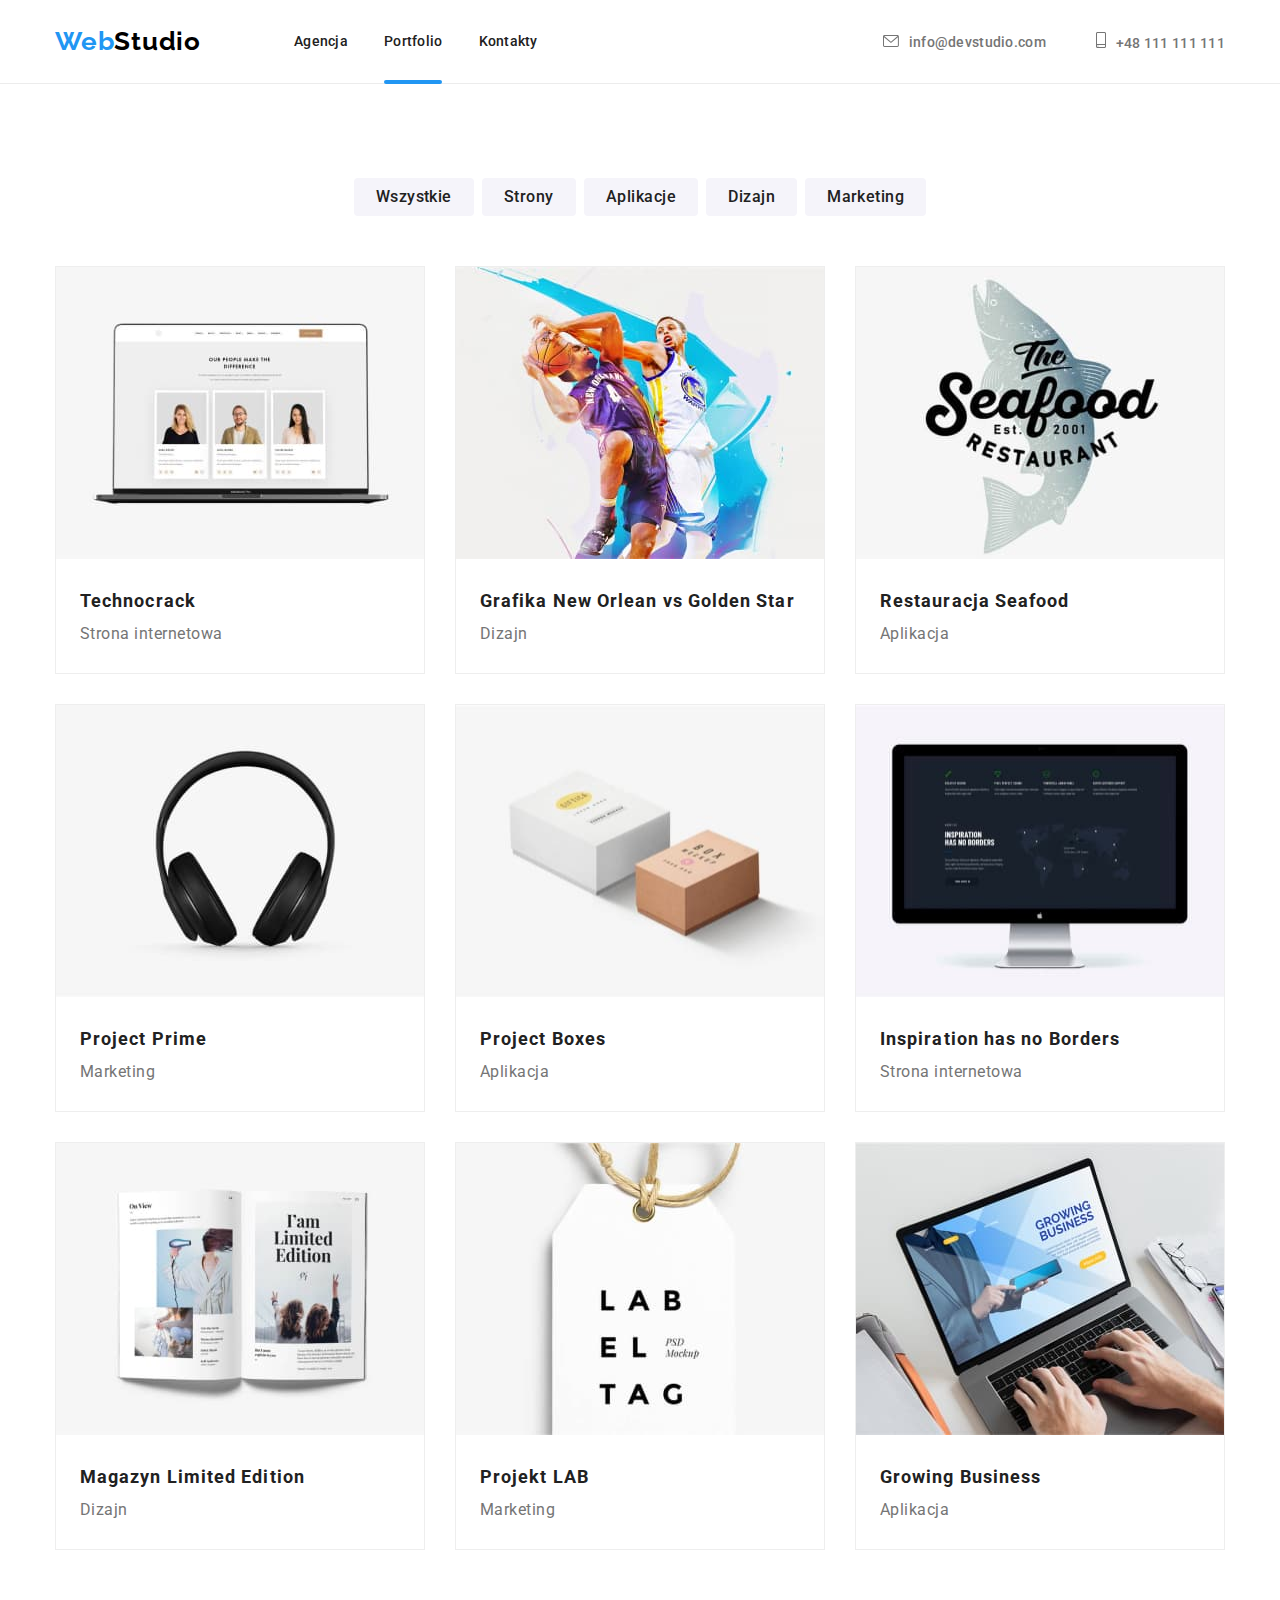
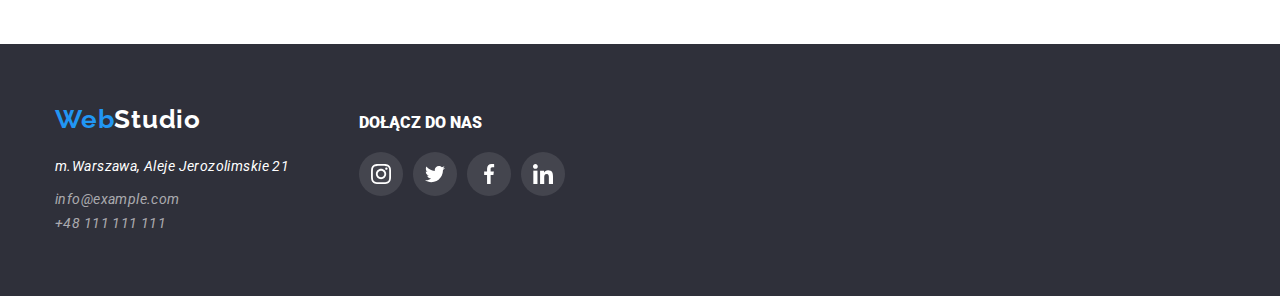
==== commit 1f0d6dae: "added class is-active" ====
--- a/portfolio.html
+++ b/portfolio.html
@@ -27,7 +27,7 @@
                 <li class="navigation-list-item">
                     <a class="navigation-list-link" href="index.html">Agencja</a></li>
                 <li class="navigation-list-item">
-                    <a class="navigation-list-link" href="portfolio.html">Portfolio</a></li>
+                    <a class="navigation-list-link is-active" href="portfolio.html">Portfolio</a></li>
                 <li class="navigation-list-item">
                     <a class="navigation-list-link" href="#">Kontakty</a></li>
             </ul>
--- a/css/styles.css
+++ b/css/styles.css
@@ -125,7 +125,7 @@
 .navigation-list-item{
     position: relative;
 }
-.navigation-list-link:active::after{
+.is-active::after{
     content: "";
     display: block;
     height: 4px;
@@ -135,8 +135,7 @@
     left:0;
     top: 48px;
     background-color: var(--main-color);
-    transition-duration: 250ms;
-    transition-timing-function:cubic-bezier(0.4, 0, 0.2, 1);
+    transition: transform 250ms cubic-bezier(0.4, 0, 0.2, 1);
 }
 
 
@@ -715,6 +714,7 @@
     text-align: left;
     color: #757575;
     padding-left: 24px;
+    margin-bottom: 24px;
 }
 
 .overlay-container{
